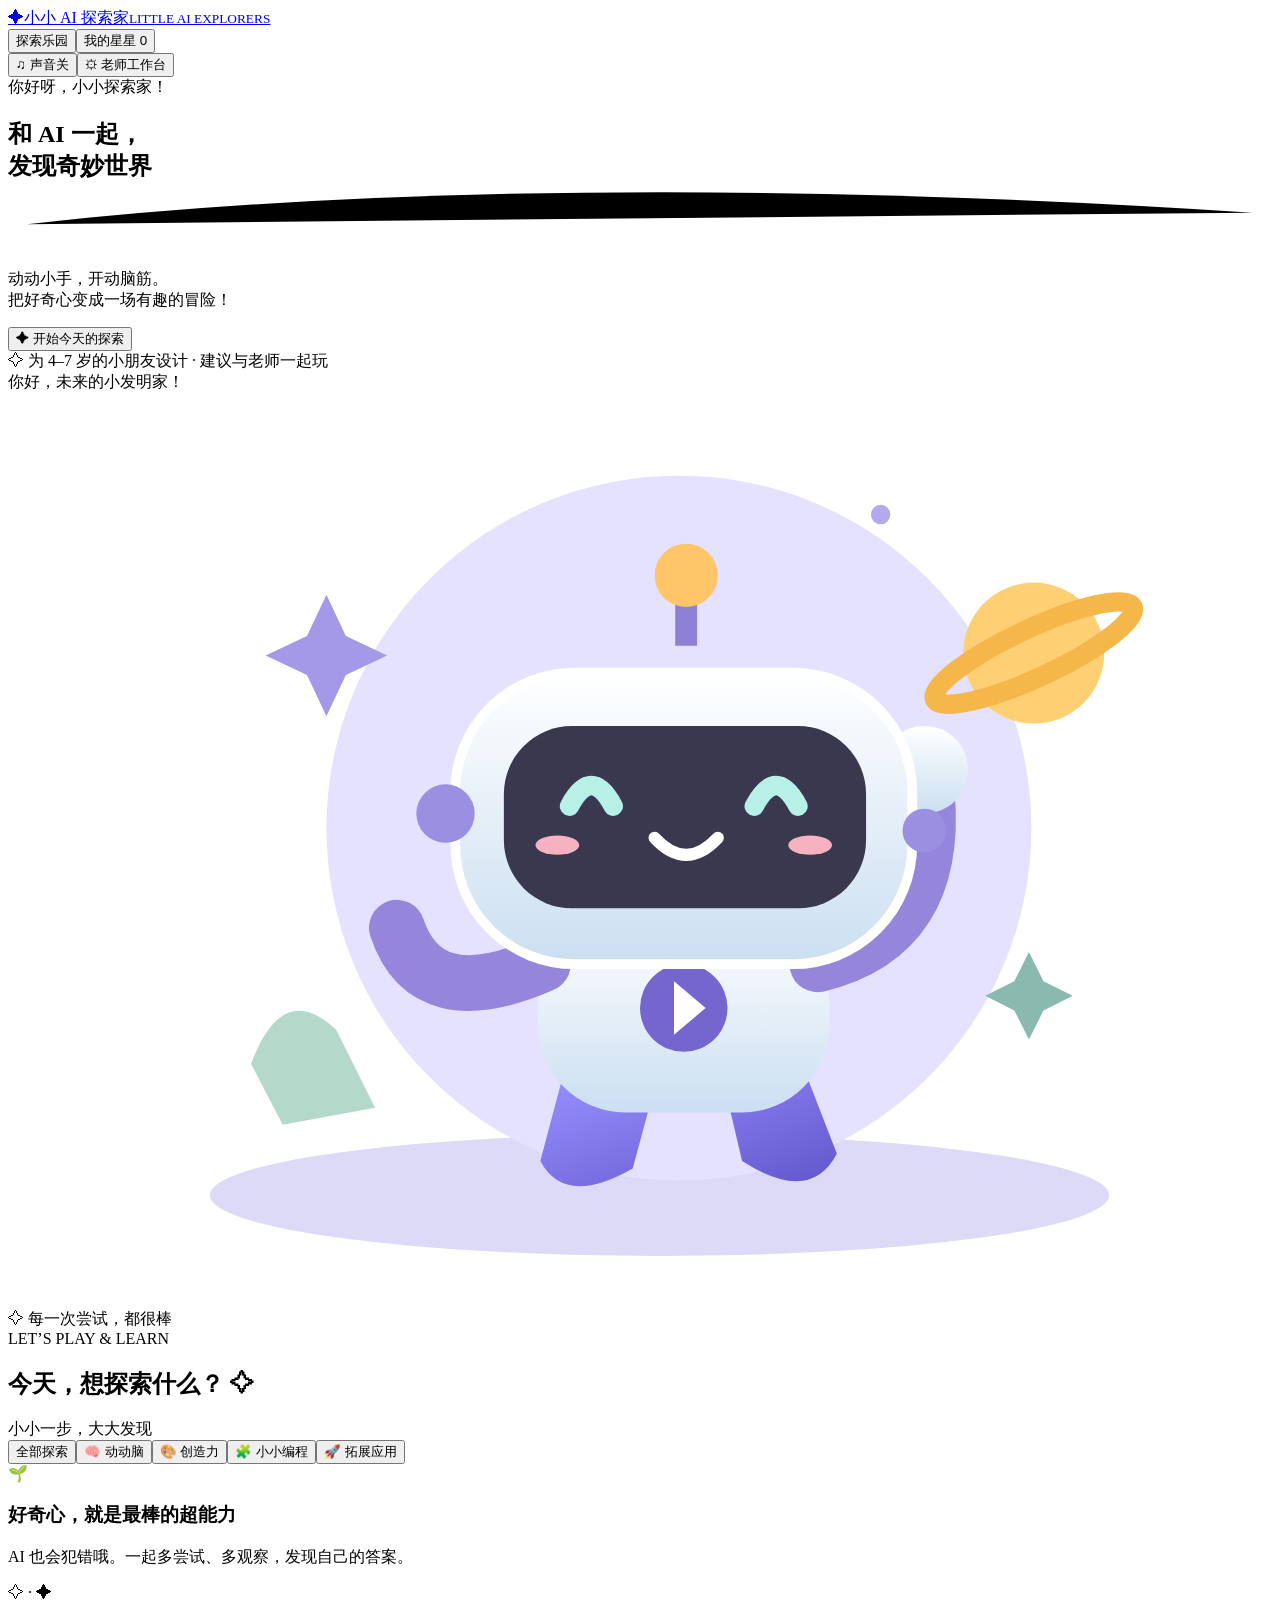
==== index.html @ 7d1d336d "Publish learning playground: index.html" ====
<!doctype html>
<html lang="zh-CN"><head><meta charset="UTF-8"><meta name="viewport" content="width=device-width,initial-scale=1"><title>小小 AI 探索家 · 互动乐园</title><meta name="description" content="在游戏里认识人工智能。适合亲子、幼儿园与课堂的互动探索空间。"><link rel="stylesheet" href="style.css"></head>
<body><header><a class="brand" href="#" aria-label="回到探索乐园"><span class="brand-icon">✦</span><span>小小 AI 探索家<small>LITTLE AI EXPLORERS</small></span></a><nav aria-label="主导航"><button class="nav active" id="home">探索乐园</button><button class="nav" id="collection">我的星星 <span id="star-nav">0</span></button></nav><div class="header-right"><button id="sound" class="quiet" aria-pressed="false">♫ 声音关</button><button id="teacher" class="teacher">⚙ 老师工作台</button></div></header>
<main><section class="hero"><div class="hero-copy"><span class="eyebrow"><i></i> 你好呀，小小探索家！</span><h1>和 AI 一起，<br>发现<span>奇妙世界<svg viewBox="0 0 330 16" aria-hidden="true"><path d="M5 11 Q140 -4 325 8"/></svg></span></h1><p>动动小手，开动脑筋。<br>把好奇心变成一场有趣的冒险！</p><button class="primary" id="start">✦ 开始今天的探索</button><div class="hero-note"><span>✧</span> 为 4–7 岁的小朋友设计 · 建议与老师一起玩</div></div><div class="hero-art" aria-label="可爱的小机器人在星球上向你招手" role="img"><span class="float-bubble bubble-a">你好，未来的小发明家！</span><svg viewBox="0 0 520 375" aria-hidden="true"><defs><linearGradient id="b" x2="0" y2="1"><stop stop-color="#fff"/><stop offset="1" stop-color="#cbdff1"/></linearGradient><linearGradient id="p" x2="1" y2="1"><stop stop-color="#9890ff"/><stop offset="1" stop-color="#6155cb"/></linearGradient></defs><ellipse cx="268" cy="330" rx="185" ry="25" fill="#dcdaf6"/><circle cx="276" cy="179" r="145" fill="#e4e2ff"/><circle cx="422" cy="107" r="29" fill="#ffcf73"/><ellipse cx="422" cy="107" rx="45" ry="10" fill="none" stroke="#f5b64a" stroke-width="8" transform="rotate(-25 422 107)"/><path d="M123 100l8-17 8 17 17 8-17 8-8 17-8-17-17-8z" fill="#a399e6"/><path d="M414 242l6-12 6 12 12 6-12 6-6 12-6-12-12-6z" fill="#8ab9b0"/><path d="M228 282l-9 34q10 19 38 3l10-37m27 0 8 34q28 18 39-3l-12-31" fill="url(#p)"/><rect x="218" y="216" width="120" height="80" rx="36" fill="url(#b)"/><circle cx="278" cy="253" r="18" fill="#7565ce"/><path d="M274 242l13 11-13 11z" fill="white"/><path d="M220 235q-48 21-60-15" fill="none" stroke="#9586dc" stroke-width="23" stroke-linecap="round"/><path d="M333 235q50-12 45-70" fill="none" stroke="#9586dc" stroke-width="23" stroke-linecap="round"/><circle cx="377" cy="155" r="18" fill="url(#b)"/><path d="M279 104V83" stroke="#8e80d5" stroke-width="9"/><circle cx="279" cy="75" r="13" fill="#ffc566"/><rect x="184" y="115" width="188" height="120" rx="49" fill="url(#b)" stroke="#fff" stroke-width="4"/><rect x="204" y="137" width="149" height="75" rx="28" fill="#39384f"/><path d="M231 170q9-17 18 0m58 0q9-17 18 0" fill="none" stroke="#b6f0e7" stroke-width="8" stroke-linecap="round"/><path d="M266 183q13 14 26 0" fill="none" stroke="#fff" stroke-width="5" stroke-linecap="round"/><ellipse cx="226" cy="186" rx="9" ry="4" fill="#f6b2c0"/><ellipse cx="330" cy="186" rx="9" ry="4" fill="#f6b2c0"/><circle cx="180" cy="173" r="12" fill="#9b8fe1"/><circle cx="377" cy="180" r="9" fill="#9b8fe1"/><path d="M100 276q13-35 35-14l16 32-38 7z" fill="#b4d8ca"/><circle cx="154" cy="62" r="5" fill="#fff"/><circle cx="359" cy="50" r="4" fill="#b4a9ed"/></svg><span class="float-bubble bubble-b">✧ 每一次尝试，都很棒</span></div></section>
<section class="explore" id="activities"><div class="section-head"><div><span class="section-kicker">LET’S PLAY & LEARN</span><h2>今天，想探索什么？ <span>✧</span></h2></div><span class="step-note">小小一步，大大发现</span></div><div class="filters" role="group" aria-label="活动分类"><button class="selected" data-filter="all">全部探索</button><button data-filter="think">🧠 动动脑</button><button data-filter="create">🎨 创造力</button><button data-filter="code">🧩 小小编程</button><button data-filter="custom">🚀 拓展应用</button></div><div id="cards" class="cards"></div></section>
<section class="bottom-strip"><span class="strip-icon">🌱</span><div><h3>好奇心，就是最棒的超能力</h3><p>AI 也会犯错哦。一起多尝试、多观察，发现自己的答案。</p></div><span class="strip-stars">✧ · ✦</span></section><footer><span>✦ 小小 AI 探索家</span><span>让每一份好奇，都有回响。</span><span>在陪伴中探索，在快乐中成长</span></footer></main>
<dialog id="modal"><div class="dialog-top"><span id="modal-label">探索时间</span><button class="close" aria-label="关闭窗口">×</button></div><div id="modal-content"></div></dialog><div id="toast" role="status"></div><script src="app.js"></script></body></html>
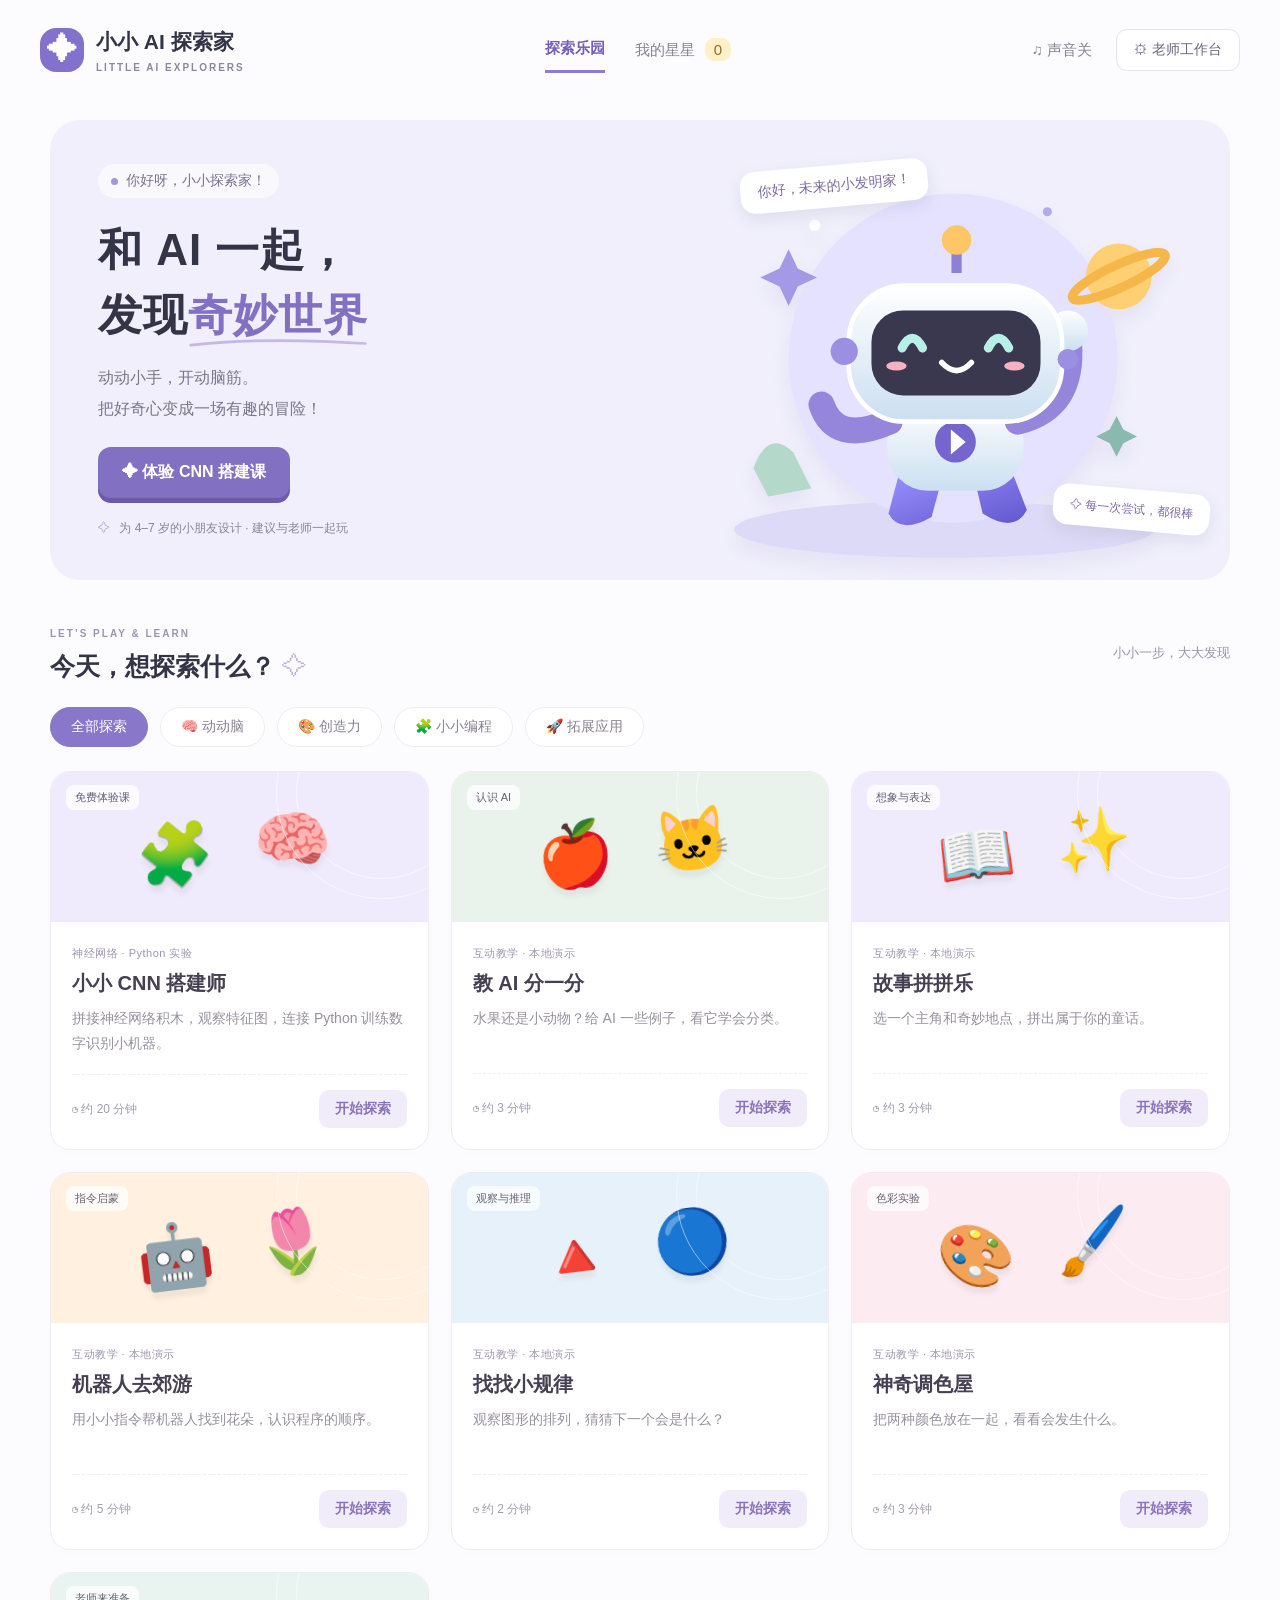
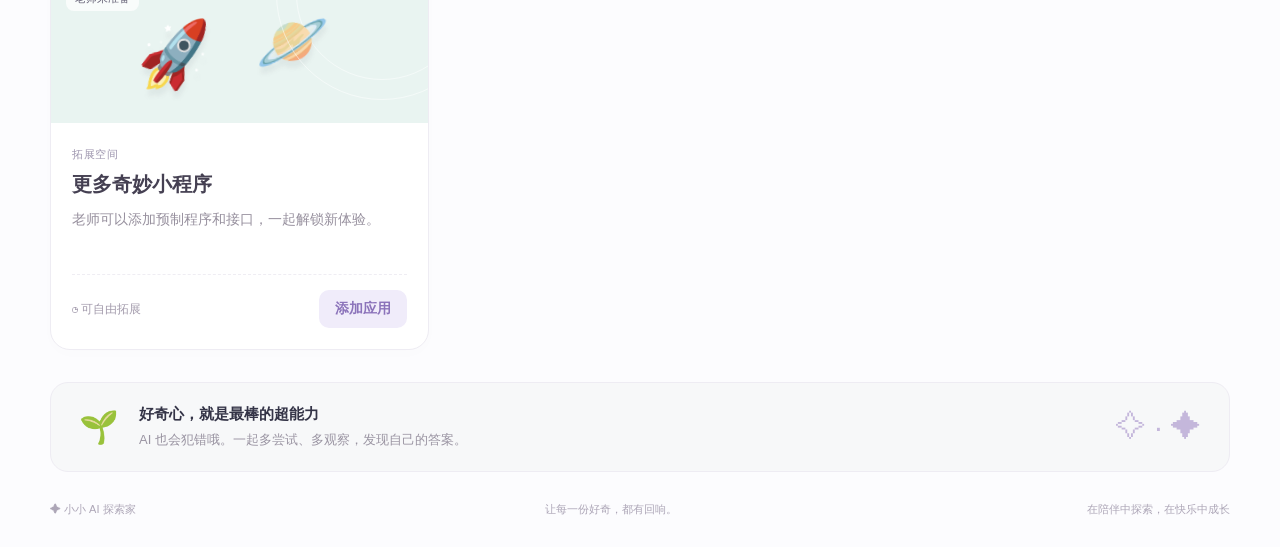
==== commit 0d221bbd: "Add interactive CNN trial lesson and Python training backend" ====
--- a/index.html
+++ b/index.html
@@ -1,7 +1,7 @@
 <!doctype html>
 <html lang="zh-CN"><head><meta charset="UTF-8"><meta name="viewport" content="width=device-width,initial-scale=1"><title>小小 AI 探索家 · 互动乐园</title><meta name="description" content="在游戏里认识人工智能。适合亲子、幼儿园与课堂的互动探索空间。"><link rel="stylesheet" href="style.css"></head>
 <body><header><a class="brand" href="#" aria-label="回到探索乐园"><span class="brand-icon">✦</span><span>小小 AI 探索家<small>LITTLE AI EXPLORERS</small></span></a><nav aria-label="主导航"><button class="nav active" id="home">探索乐园</button><button class="nav" id="collection">我的星星 <span id="star-nav">0</span></button></nav><div class="header-right"><button id="sound" class="quiet" aria-pressed="false">♫ 声音关</button><button id="teacher" class="teacher">⚙ 老师工作台</button></div></header>
-<main><section class="hero"><div class="hero-copy"><span class="eyebrow"><i></i> 你好呀，小小探索家！</span><h1>和 AI 一起，<br>发现<span>奇妙世界<svg viewBox="0 0 330 16" aria-hidden="true"><path d="M5 11 Q140 -4 325 8"/></svg></span></h1><p>动动小手，开动脑筋。<br>把好奇心变成一场有趣的冒险！</p><button class="primary" id="start">✦ 开始今天的探索</button><div class="hero-note"><span>✧</span> 为 4–7 岁的小朋友设计 · 建议与老师一起玩</div></div><div class="hero-art" aria-label="可爱的小机器人在星球上向你招手" role="img"><span class="float-bubble bubble-a">你好，未来的小发明家！</span><svg viewBox="0 0 520 375" aria-hidden="true"><defs><linearGradient id="b" x2="0" y2="1"><stop stop-color="#fff"/><stop offset="1" stop-color="#cbdff1"/></linearGradient><linearGradient id="p" x2="1" y2="1"><stop stop-color="#9890ff"/><stop offset="1" stop-color="#6155cb"/></linearGradient></defs><ellipse cx="268" cy="330" rx="185" ry="25" fill="#dcdaf6"/><circle cx="276" cy="179" r="145" fill="#e4e2ff"/><circle cx="422" cy="107" r="29" fill="#ffcf73"/><ellipse cx="422" cy="107" rx="45" ry="10" fill="none" stroke="#f5b64a" stroke-width="8" transform="rotate(-25 422 107)"/><path d="M123 100l8-17 8 17 17 8-17 8-8 17-8-17-17-8z" fill="#a399e6"/><path d="M414 242l6-12 6 12 12 6-12 6-6 12-6-12-12-6z" fill="#8ab9b0"/><path d="M228 282l-9 34q10 19 38 3l10-37m27 0 8 34q28 18 39-3l-12-31" fill="url(#p)"/><rect x="218" y="216" width="120" height="80" rx="36" fill="url(#b)"/><circle cx="278" cy="253" r="18" fill="#7565ce"/><path d="M274 242l13 11-13 11z" fill="white"/><path d="M220 235q-48 21-60-15" fill="none" stroke="#9586dc" stroke-width="23" stroke-linecap="round"/><path d="M333 235q50-12 45-70" fill="none" stroke="#9586dc" stroke-width="23" stroke-linecap="round"/><circle cx="377" cy="155" r="18" fill="url(#b)"/><path d="M279 104V83" stroke="#8e80d5" stroke-width="9"/><circle cx="279" cy="75" r="13" fill="#ffc566"/><rect x="184" y="115" width="188" height="120" rx="49" fill="url(#b)" stroke="#fff" stroke-width="4"/><rect x="204" y="137" width="149" height="75" rx="28" fill="#39384f"/><path d="M231 170q9-17 18 0m58 0q9-17 18 0" fill="none" stroke="#b6f0e7" stroke-width="8" stroke-linecap="round"/><path d="M266 183q13 14 26 0" fill="none" stroke="#fff" stroke-width="5" stroke-linecap="round"/><ellipse cx="226" cy="186" rx="9" ry="4" fill="#f6b2c0"/><ellipse cx="330" cy="186" rx="9" ry="4" fill="#f6b2c0"/><circle cx="180" cy="173" r="12" fill="#9b8fe1"/><circle cx="377" cy="180" r="9" fill="#9b8fe1"/><path d="M100 276q13-35 35-14l16 32-38 7z" fill="#b4d8ca"/><circle cx="154" cy="62" r="5" fill="#fff"/><circle cx="359" cy="50" r="4" fill="#b4a9ed"/></svg><span class="float-bubble bubble-b">✧ 每一次尝试，都很棒</span></div></section>
+<main><section class="hero"><div class="hero-copy"><span class="eyebrow"><i></i> 你好呀，小小探索家！</span><h1>和 AI 一起，<br>发现<span>奇妙世界<svg viewBox="0 0 330 16" aria-hidden="true"><path d="M5 11 Q140 -4 325 8"/></svg></span></h1><p>动动小手，开动脑筋。<br>把好奇心变成一场有趣的冒险！</p><button class="primary" id="start">✦ 体验 CNN 搭建课</button><div class="hero-note"><span>✧</span> 为 4–7 岁的小朋友设计 · 建议与老师一起玩</div></div><div class="hero-art" aria-label="可爱的小机器人在星球上向你招手" role="img"><span class="float-bubble bubble-a">你好，未来的小发明家！</span><svg viewBox="0 0 520 375" aria-hidden="true"><defs><linearGradient id="b" x2="0" y2="1"><stop stop-color="#fff"/><stop offset="1" stop-color="#cbdff1"/></linearGradient><linearGradient id="p" x2="1" y2="1"><stop stop-color="#9890ff"/><stop offset="1" stop-color="#6155cb"/></linearGradient></defs><ellipse cx="268" cy="330" rx="185" ry="25" fill="#dcdaf6"/><circle cx="276" cy="179" r="145" fill="#e4e2ff"/><circle cx="422" cy="107" r="29" fill="#ffcf73"/><ellipse cx="422" cy="107" rx="45" ry="10" fill="none" stroke="#f5b64a" stroke-width="8" transform="rotate(-25 422 107)"/><path d="M123 100l8-17 8 17 17 8-17 8-8 17-8-17-17-8z" fill="#a399e6"/><path d="M414 242l6-12 6 12 12 6-12 6-6 12-6-12-12-6z" fill="#8ab9b0"/><path d="M228 282l-9 34q10 19 38 3l10-37m27 0 8 34q28 18 39-3l-12-31" fill="url(#p)"/><rect x="218" y="216" width="120" height="80" rx="36" fill="url(#b)"/><circle cx="278" cy="253" r="18" fill="#7565ce"/><path d="M274 242l13 11-13 11z" fill="white"/><path d="M220 235q-48 21-60-15" fill="none" stroke="#9586dc" stroke-width="23" stroke-linecap="round"/><path d="M333 235q50-12 45-70" fill="none" stroke="#9586dc" stroke-width="23" stroke-linecap="round"/><circle cx="377" cy="155" r="18" fill="url(#b)"/><path d="M279 104V83" stroke="#8e80d5" stroke-width="9"/><circle cx="279" cy="75" r="13" fill="#ffc566"/><rect x="184" y="115" width="188" height="120" rx="49" fill="url(#b)" stroke="#fff" stroke-width="4"/><rect x="204" y="137" width="149" height="75" rx="28" fill="#39384f"/><path d="M231 170q9-17 18 0m58 0q9-17 18 0" fill="none" stroke="#b6f0e7" stroke-width="8" stroke-linecap="round"/><path d="M266 183q13 14 26 0" fill="none" stroke="#fff" stroke-width="5" stroke-linecap="round"/><ellipse cx="226" cy="186" rx="9" ry="4" fill="#f6b2c0"/><ellipse cx="330" cy="186" rx="9" ry="4" fill="#f6b2c0"/><circle cx="180" cy="173" r="12" fill="#9b8fe1"/><circle cx="377" cy="180" r="9" fill="#9b8fe1"/><path d="M100 276q13-35 35-14l16 32-38 7z" fill="#b4d8ca"/><circle cx="154" cy="62" r="5" fill="#fff"/><circle cx="359" cy="50" r="4" fill="#b4a9ed"/></svg><span class="float-bubble bubble-b">✧ 每一次尝试，都很棒</span></div></section>
 <section class="explore" id="activities"><div class="section-head"><div><span class="section-kicker">LET’S PLAY & LEARN</span><h2>今天，想探索什么？ <span>✧</span></h2></div><span class="step-note">小小一步，大大发现</span></div><div class="filters" role="group" aria-label="活动分类"><button class="selected" data-filter="all">全部探索</button><button data-filter="think">🧠 动动脑</button><button data-filter="create">🎨 创造力</button><button data-filter="code">🧩 小小编程</button><button data-filter="custom">🚀 拓展应用</button></div><div id="cards" class="cards"></div></section>
 <section class="bottom-strip"><span class="strip-icon">🌱</span><div><h3>好奇心，就是最棒的超能力</h3><p>AI 也会犯错哦。一起多尝试、多观察，发现自己的答案。</p></div><span class="strip-stars">✧ · ✦</span></section><footer><span>✦ 小小 AI 探索家</span><span>让每一份好奇，都有回响。</span><span>在陪伴中探索，在快乐中成长</span></footer></main>
 <dialog id="modal"><div class="dialog-top"><span id="modal-label">探索时间</span><button class="close" aria-label="关闭窗口">×</button></div><div id="modal-content"></div></dialog><div id="toast" role="status"></div><script src="app.js"></script></body></html>
--- a/style.css
+++ b/style.css
@@ -0,0 +1,3 @@
+*{box-sizing:border-box}html{scroll-behavior:smooth}body{margin:0;background:#fcfcfe;color:#343447;font-family:"Microsoft YaHei","PingFang SC",sans-serif;font-size:16px}button,input,select,textarea{font:inherit}button,a{-webkit-tap-highlight-color:transparent}button{cursor:pointer;transition:transform .18s,background .18s}button:hover{transform:translateY(-2px)}button:disabled{cursor:default;opacity:.55;transform:none}button:focus-visible,a:focus-visible{outline:3px solid #6150be;outline-offset:4px}header{height:100px;max-width:1320px;margin:auto;display:flex;align-items:center;justify-content:space-between;padding:0 40px;gap:20px}.brand{display:flex;gap:12px;align-items:center;text-decoration:none;color:#343447;font-size:21px;font-weight:800}.brand small{display:block;font-size:10px;letter-spacing:2px;margin-top:6px;color:#8b879f}.brand-icon{background:#8272cc;color:white;width:44px;height:44px;border-radius:16px;display:grid;place-items:center;font-size:30px}nav{display:flex;gap:30px}.nav,.quiet{background:none;border:0;color:#858291;padding:12px 0;font-size:15px}.nav.active{color:#7560b9;font-weight:bold;border-bottom:3px solid #8f7bd1}.nav span{background:#fff0c9;padding:3px 9px;border-radius:9px;margin-left:5px;color:#946b19}.header-right{display:flex;align-items:center;gap:24px}.teacher{border:1px solid #e6e3ee;background:white;padding:11px 17px;border-radius:11px;color:#6b657e;font-size:14px}main{max-width:1240px;margin:auto;padding:20px 30px}.hero{background:#f0effb;border-radius:30px;display:grid;grid-template-columns:1fr 1fr;min-height:420px;overflow:hidden;position:relative}.hero-copy{padding:44px 0 35px 48px;z-index:1}.eyebrow{font-size:14px;color:#79708e;background:#ffffffa6;padding:8px 13px;border-radius:20px;display:inline-flex;align-items:center;gap:8px}.eyebrow i{width:7px;height:7px;background:#a19ad9;border-radius:50%}h1{font-size:44px;line-height:1.48;margin:19px 0 14px;letter-spacing:1px}h1 span{color:#8270c2;position:relative;display:inline-block}h1 svg{position:absolute;bottom:-4px;left:0;width:100%;height:15px;fill:none;stroke:#c6b6e9;stroke-width:5;stroke-linecap:round}.hero p{font-size:16px;line-height:1.9;color:#7a768c;margin-bottom:23px}.primary{border:0;background:#8270c2;color:white;padding:15px 24px;border-radius:13px;font-weight:bold;box-shadow:0 5px 0 #6c5ba7}.hero-note{font-size:12px;color:#8a849b;margin-top:22px}.hero-note span{color:#a798cf;margin-right:6px}.hero-art{position:relative;display:flex;align-items:center;padding-top:35px}.hero-art svg{width:100%;filter:drop-shadow(0 10px 9px #aea3d529)}.float-bubble{position:absolute;z-index:2;background:#fff;padding:12px 17px;border-radius:15px;box-shadow:0 6px 15px #706b9820;font-size:14px;color:#7d6a9f;transform:rotate(-5deg)}.bubble-a{top:45px;left:17%}.bubble-b{bottom:50px;right:20px;transform:rotate(5deg);font-size:12px}.section-head{display:flex;justify-content:space-between;align-items:center;margin-top:43px}.section-kicker{font-size:10px;color:#9b94b1;letter-spacing:2px;font-weight:bold}h2{font-size:25px;margin:9px 0 0}h2 span{color:#beafd9;font-weight:normal}.step-note{font-size:13px;color:#9993a7}.filters{display:flex;gap:12px;margin:24px 0}.filters button{background:white;border:1px solid #eeecf3;border-radius:22px;padding:10px 20px;color:#898292;font-size:14px}.filters .selected{background:#8977c9;color:white;border-color:#8977c9}.cards{display:grid;grid-template-columns:repeat(3,1fr);gap:22px}.card{border:1px solid #eeecf3;border-radius:20px;background:white;overflow:hidden;box-shadow:0 4px 15px #35344703}.card-art{height:150px;display:flex;align-items:center;justify-content:center;position:relative;overflow:hidden}.card-art:before,.card-art:after{content:"";position:absolute;border:1px solid #ffffff80;border-radius:50%;width:170px;height:170px;right:-40px;top:-65px}.card-art:after{width:210px;height:210px;right:-60px;top:-85px}.art1{background:#e9f3eb}.art2{background:#f0ebfc}.art3{background:#fff0df}.art4{background:#e6f1fa}.art5{background:#fcebf0}.art6{background:#e9f4f1}.art-emoji{font-size:62px;letter-spacing:12px;filter:drop-shadow(0 7px 2px #45425b12);transform:rotate(-7deg)}.card-tag{position:absolute;top:13px;left:15px;border-radius:8px;background:#ffffffbd;padding:5px 9px;font-size:11px;color:#656176}.card-body{padding:21px}.card-meta{font-size:11px;color:#9d95ae;letter-spacing:.5px}.card h3{font-size:20px;margin:9px 0;color:#454052}.card p{font-size:14px;line-height:1.75;color:#97909e;margin:0 0 19px;min-height:48px}.card-bottom{border-top:1px dashed #efedf3;padding-top:15px;display:flex;justify-content:space-between;align-items:center}.card-bottom span{font-size:12px;color:#a39bac}.play{border:0;border-radius:10px;padding:10px 16px;background:#f0ecfa;color:#8b73ba;font-size:14px;font-weight:bold}.bottom-strip{margin-top:32px;border:1px solid #eeecf3;border-radius:18px;padding:22px 28px;display:flex;gap:20px;align-items:center;background:#f7f8f9}.strip-icon{font-size:32px}.bottom-strip h3{font-size:15px;margin:0 0 7px}.bottom-strip p{font-size:13px;color:#9a94a2;margin:0}.strip-stars{margin-left:auto;color:#c4b7db;font-size:30px}footer{display:flex;justify-content:space-between;padding:30px 0 10px;color:#ada6b7;font-size:11px}dialog{border:0;border-radius:24px;padding:24px;width:min(720px,94vw);max-height:90vh;color:#454052;box-shadow:0 20px 80px #28203c33}dialog::backdrop{background:#2d254966;backdrop-filter:blur(4px)}.dialog-top{display:flex;justify-content:space-between;align-items:center;color:#93849f;font-size:14px}.close{font-size:28px;border:0;background:#f4f1f8;border-radius:50%;width:38px;height:38px;color:#796e88}.game-title{text-align:center;font-size:28px;margin:10px 0}.intro{text-align:center;line-height:1.8;color:#8e8199}.game-zone{text-align:center;background:#f7f5fc;border-radius:18px;padding:25px;margin:20px 0}.big-item{font-size:80px;margin:20px}.choices{display:flex;flex-wrap:wrap;justify-content:center;gap:12px}.choices button,.secondary{border:1px solid #e2dced;background:white;border-radius:12px;padding:14px 20px;color:#75618e;min-height:48px}.feedback{min-height:30px;text-align:center;color:#6c568a;margin:18px 0;line-height:1.8}.maze{display:grid;grid-template-columns:repeat(4,1fr);gap:7px;max-width:300px;margin:20px auto}.cell{aspect-ratio:1;border-radius:12px;background:#eae3f6;display:grid;place-items:center;font-size:32px}.cell.wall{background:#d1dfd3}.sequence{min-height:55px;border:2px dashed #ddd2ec;border-radius:12px;padding:12px;margin:18px 0;word-break:break-all}.teacher-form label{display:block;margin:15px 0 7px;font-size:14px}.teacher-form input,.teacher-form select,.teacher-form textarea{width:100%;border:1px solid #dcd5e7;border-radius:10px;padding:12px;background:white;color:#454052}.teacher-form textarea{min-height:90px}.teacher-form small{display:block;color:#95879e;line-height:1.7;margin:10px 0}.entry{display:flex;align-items:center;justify-content:space-between;padding:12px;background:#f5f1fa;border-radius:12px;margin:10px 0}.entry button{border:0;background:white;border-radius:8px;padding:8px;color:#947193}.story{font-size:20px;line-height:2;text-align:left}.star-display{font-size:58px;color:#e5b74f;text-align:center;padding:25px}#toast{position:fixed;left:50%;bottom:30px;transform:translateX(-50%);background:#615078;color:white;border-radius:15px;padding:14px 24px;display:none;z-index:5}pre{white-space:pre-wrap;word-break:break-word;text-align:left;font:14px/1.8 monospace}a.secondary{display:inline-block;text-decoration:none}.empty{text-align:center;grid-column:1/-1;padding:35px;color:#8c7c9b}button.tiny{padding:8px;font-size:14px}@media(min-width:1500px){main{padding-top:30px}}@media(max-width:850px){header{padding:0 22px;height:85px}nav{gap:15px}.header-right{gap:10px}.quiet{display:none}.brand{font-size:17px}.hero-copy{padding-left:28px}h1{font-size:34px}.hero{min-height:390px}.hero-art{padding:0}.bubble-a{top:65px;font-size:11px}.bubble-b{bottom:60px;font-size:10px}.cards{gap:15px}.card-body{padding:16px}.card h3{font-size:18px}.card-art{height:135px}.art-emoji{font-size:48px}}@media(max-width:620px){header{height:auto;padding:20px;flex-wrap:wrap}.brand{font-size:17px}.brand small{font-size:8px}nav{order:3;width:100%;justify-content:center}main{padding:5px 16px}.teacher{font-size:12px;padding:10px}.hero{grid-template-columns:1fr}.hero-copy{padding:26px 26px 0}h1{font-size:36px}.hero-art{height:260px}.hero-art svg{height:280px}.bubble-a{top:5px;left:8%}.bubble-b{bottom:25px;right:5%}.hero p br{display:none}.hero-note{font-size:11px}.cards{grid-template-columns:1fr 1fr;gap:12px}.card-art{height:115px}.art-emoji{font-size:40px;letter-spacing:0}.card-body{padding:14px}.card h3{font-size:17px}.card p{font-size:12px;min-height:62px}.card-bottom{gap:8px}.card-bottom span{font-size:10px}.play{font-size:12px;padding:9px}.section-head{margin-top:28px}h2{font-size:22px}.step-note{display:none}.filters{gap:8px;overflow:auto;padding-bottom:4px}.filters button{white-space:nowrap;padding:10px 16px}.bottom-strip{padding:17px;gap:12px}.bottom-strip p{font-size:12px}.strip-stars{display:none}footer{gap:10px;flex-wrap:wrap}.card-meta{font-size:10px}}@media(prefers-reduced-motion:reduce){*{scroll-behavior:auto!important;transition:none!important}}
+
+.cnn-modal{width:min(1320px,97vw);padding:16px;max-height:96vh}.cnn-frame{display:block;width:100%;height:76vh;border:1px solid #eee9f5;border-radius:15px;background:#f6f7fb}.cnn-toolbar{font-size:13px;color:#8a779c;line-height:1.8;margin:8px 0 12px}.cnn-toolbar a{color:#7760b4;margin-left:10px}
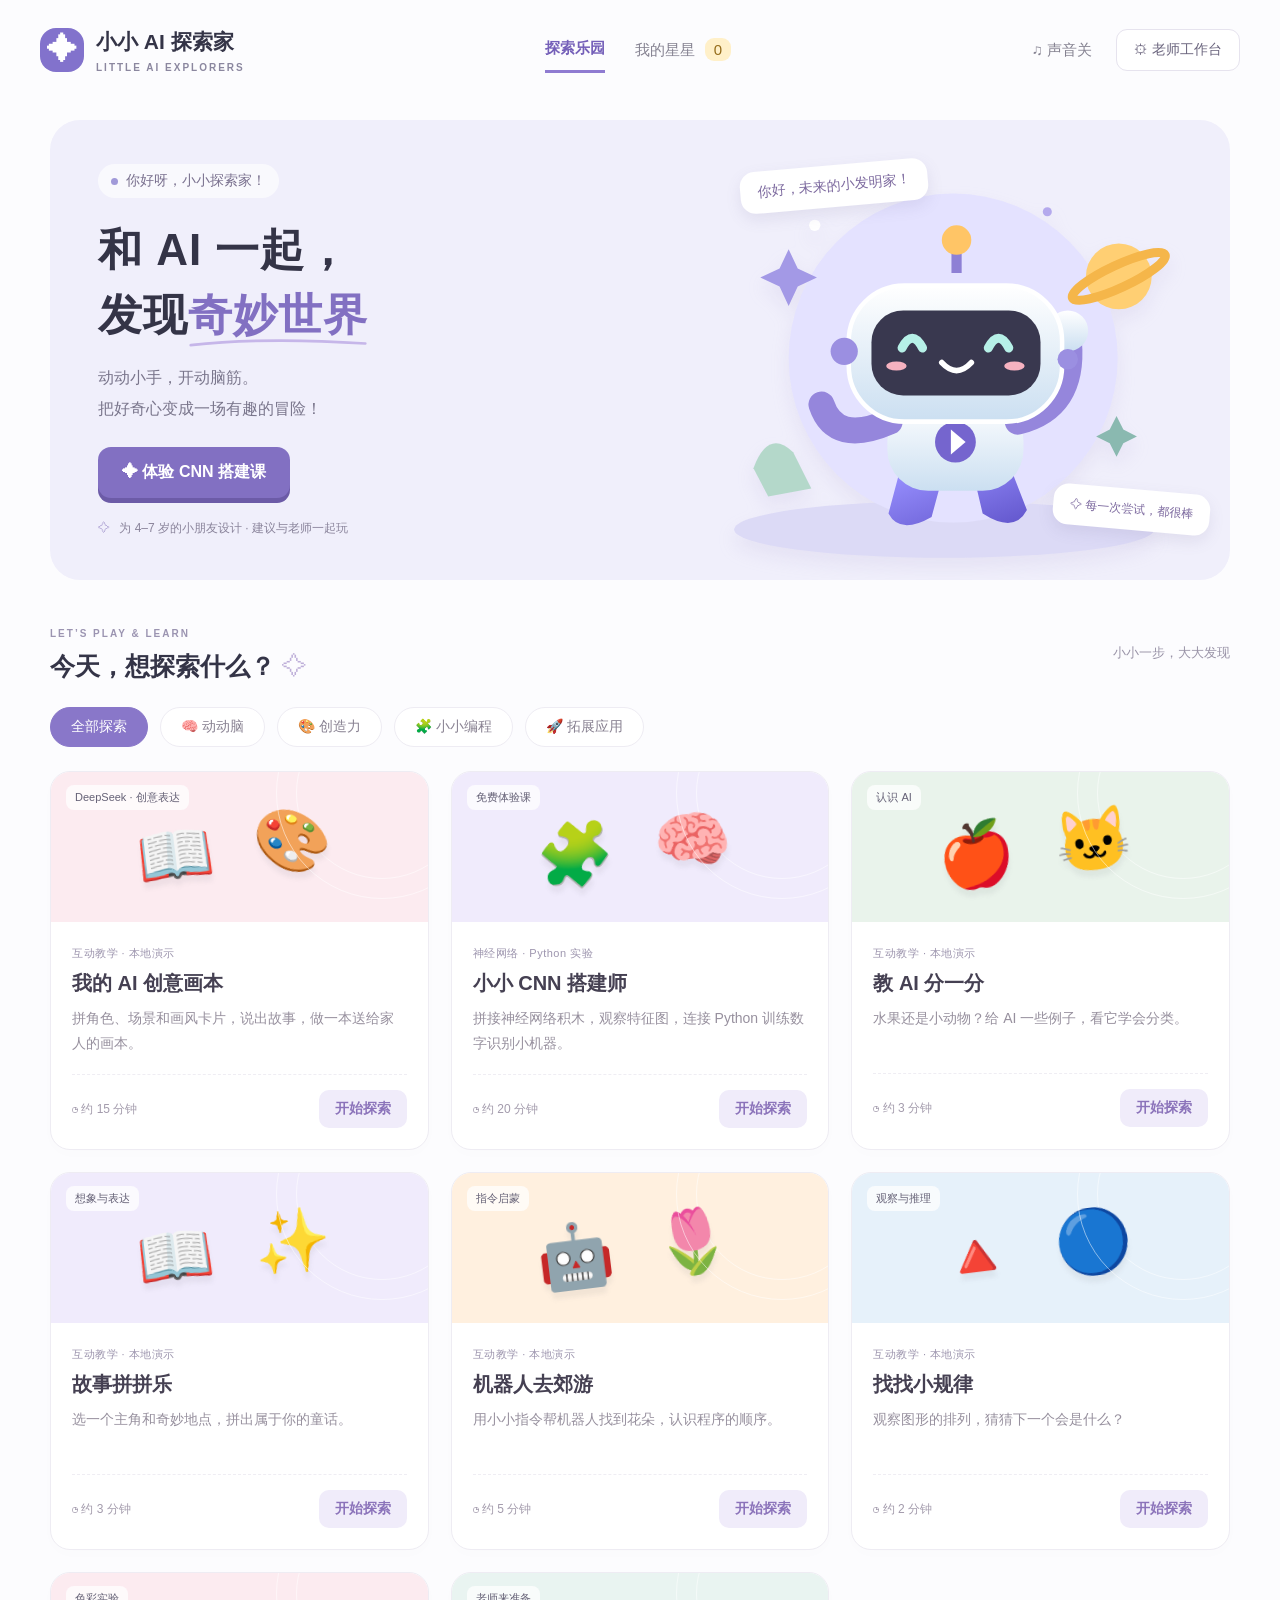
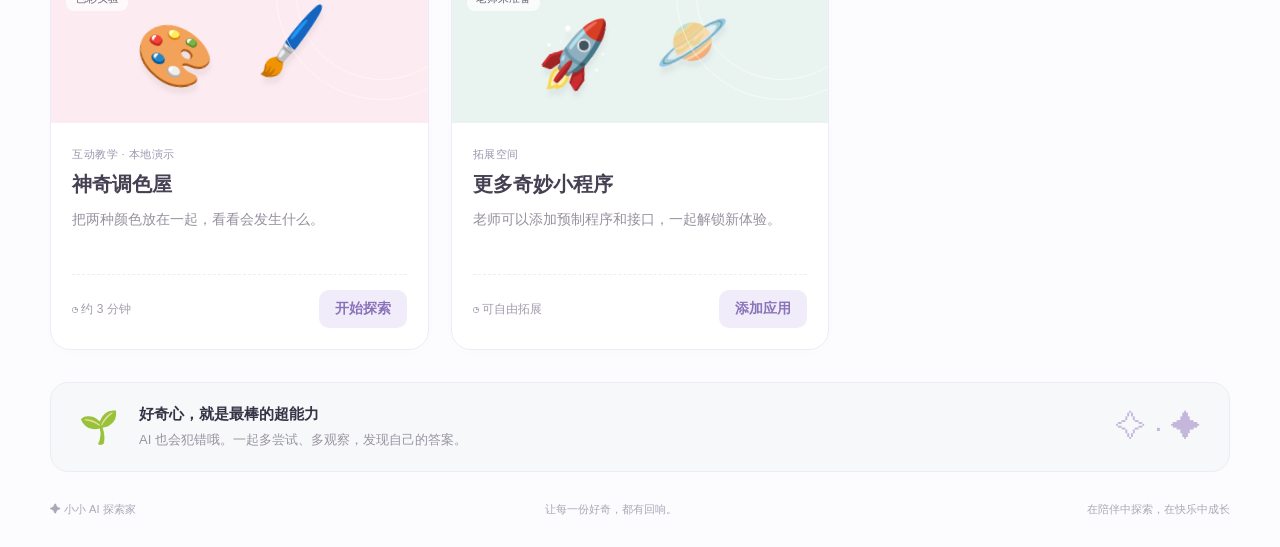
==== commit f9799387: "Add DeepSeek picture-book studio with creative cards, voice input and parent showcase" ====
--- a/index.html
+++ b/index.html
@@ -4,4 +4,4 @@
 <main><section class="hero"><div class="hero-copy"><span class="eyebrow"><i></i> 你好呀，小小探索家！</span><h1>和 AI 一起，<br>发现<span>奇妙世界<svg viewBox="0 0 330 16" aria-hidden="true"><path d="M5 11 Q140 -4 325 8"/></svg></span></h1><p>动动小手，开动脑筋。<br>把好奇心变成一场有趣的冒险！</p><button class="primary" id="start">✦ 体验 CNN 搭建课</button><div class="hero-note"><span>✧</span> 为 4–7 岁的小朋友设计 · 建议与老师一起玩</div></div><div class="hero-art" aria-label="可爱的小机器人在星球上向你招手" role="img"><span class="float-bubble bubble-a">你好，未来的小发明家！</span><svg viewBox="0 0 520 375" aria-hidden="true"><defs><linearGradient id="b" x2="0" y2="1"><stop stop-color="#fff"/><stop offset="1" stop-color="#cbdff1"/></linearGradient><linearGradient id="p" x2="1" y2="1"><stop stop-color="#9890ff"/><stop offset="1" stop-color="#6155cb"/></linearGradient></defs><ellipse cx="268" cy="330" rx="185" ry="25" fill="#dcdaf6"/><circle cx="276" cy="179" r="145" fill="#e4e2ff"/><circle cx="422" cy="107" r="29" fill="#ffcf73"/><ellipse cx="422" cy="107" rx="45" ry="10" fill="none" stroke="#f5b64a" stroke-width="8" transform="rotate(-25 422 107)"/><path d="M123 100l8-17 8 17 17 8-17 8-8 17-8-17-17-8z" fill="#a399e6"/><path d="M414 242l6-12 6 12 12 6-12 6-6 12-6-12-12-6z" fill="#8ab9b0"/><path d="M228 282l-9 34q10 19 38 3l10-37m27 0 8 34q28 18 39-3l-12-31" fill="url(#p)"/><rect x="218" y="216" width="120" height="80" rx="36" fill="url(#b)"/><circle cx="278" cy="253" r="18" fill="#7565ce"/><path d="M274 242l13 11-13 11z" fill="white"/><path d="M220 235q-48 21-60-15" fill="none" stroke="#9586dc" stroke-width="23" stroke-linecap="round"/><path d="M333 235q50-12 45-70" fill="none" stroke="#9586dc" stroke-width="23" stroke-linecap="round"/><circle cx="377" cy="155" r="18" fill="url(#b)"/><path d="M279 104V83" stroke="#8e80d5" stroke-width="9"/><circle cx="279" cy="75" r="13" fill="#ffc566"/><rect x="184" y="115" width="188" height="120" rx="49" fill="url(#b)" stroke="#fff" stroke-width="4"/><rect x="204" y="137" width="149" height="75" rx="28" fill="#39384f"/><path d="M231 170q9-17 18 0m58 0q9-17 18 0" fill="none" stroke="#b6f0e7" stroke-width="8" stroke-linecap="round"/><path d="M266 183q13 14 26 0" fill="none" stroke="#fff" stroke-width="5" stroke-linecap="round"/><ellipse cx="226" cy="186" rx="9" ry="4" fill="#f6b2c0"/><ellipse cx="330" cy="186" rx="9" ry="4" fill="#f6b2c0"/><circle cx="180" cy="173" r="12" fill="#9b8fe1"/><circle cx="377" cy="180" r="9" fill="#9b8fe1"/><path d="M100 276q13-35 35-14l16 32-38 7z" fill="#b4d8ca"/><circle cx="154" cy="62" r="5" fill="#fff"/><circle cx="359" cy="50" r="4" fill="#b4a9ed"/></svg><span class="float-bubble bubble-b">✧ 每一次尝试，都很棒</span></div></section>
 <section class="explore" id="activities"><div class="section-head"><div><span class="section-kicker">LET’S PLAY & LEARN</span><h2>今天，想探索什么？ <span>✧</span></h2></div><span class="step-note">小小一步，大大发现</span></div><div class="filters" role="group" aria-label="活动分类"><button class="selected" data-filter="all">全部探索</button><button data-filter="think">🧠 动动脑</button><button data-filter="create">🎨 创造力</button><button data-filter="code">🧩 小小编程</button><button data-filter="custom">🚀 拓展应用</button></div><div id="cards" class="cards"></div></section>
 <section class="bottom-strip"><span class="strip-icon">🌱</span><div><h3>好奇心，就是最棒的超能力</h3><p>AI 也会犯错哦。一起多尝试、多观察，发现自己的答案。</p></div><span class="strip-stars">✧ · ✦</span></section><footer><span>✦ 小小 AI 探索家</span><span>让每一份好奇，都有回响。</span><span>在陪伴中探索，在快乐中成长</span></footer></main>
-<dialog id="modal"><div class="dialog-top"><span id="modal-label">探索时间</span><button class="close" aria-label="关闭窗口">×</button></div><div id="modal-content"></div></dialog><div id="toast" role="status"></div><script src="app.js"></script></body></html>
+<dialog id="modal"><div class="dialog-top"><span id="modal-label">探索时间</span><button class="close" aria-label="关闭窗口">×</button></div><div id="modal-content"></div></dialog><div id="toast" role="status"></div><script src="app.js?v=picturebook1"></script></body></html>
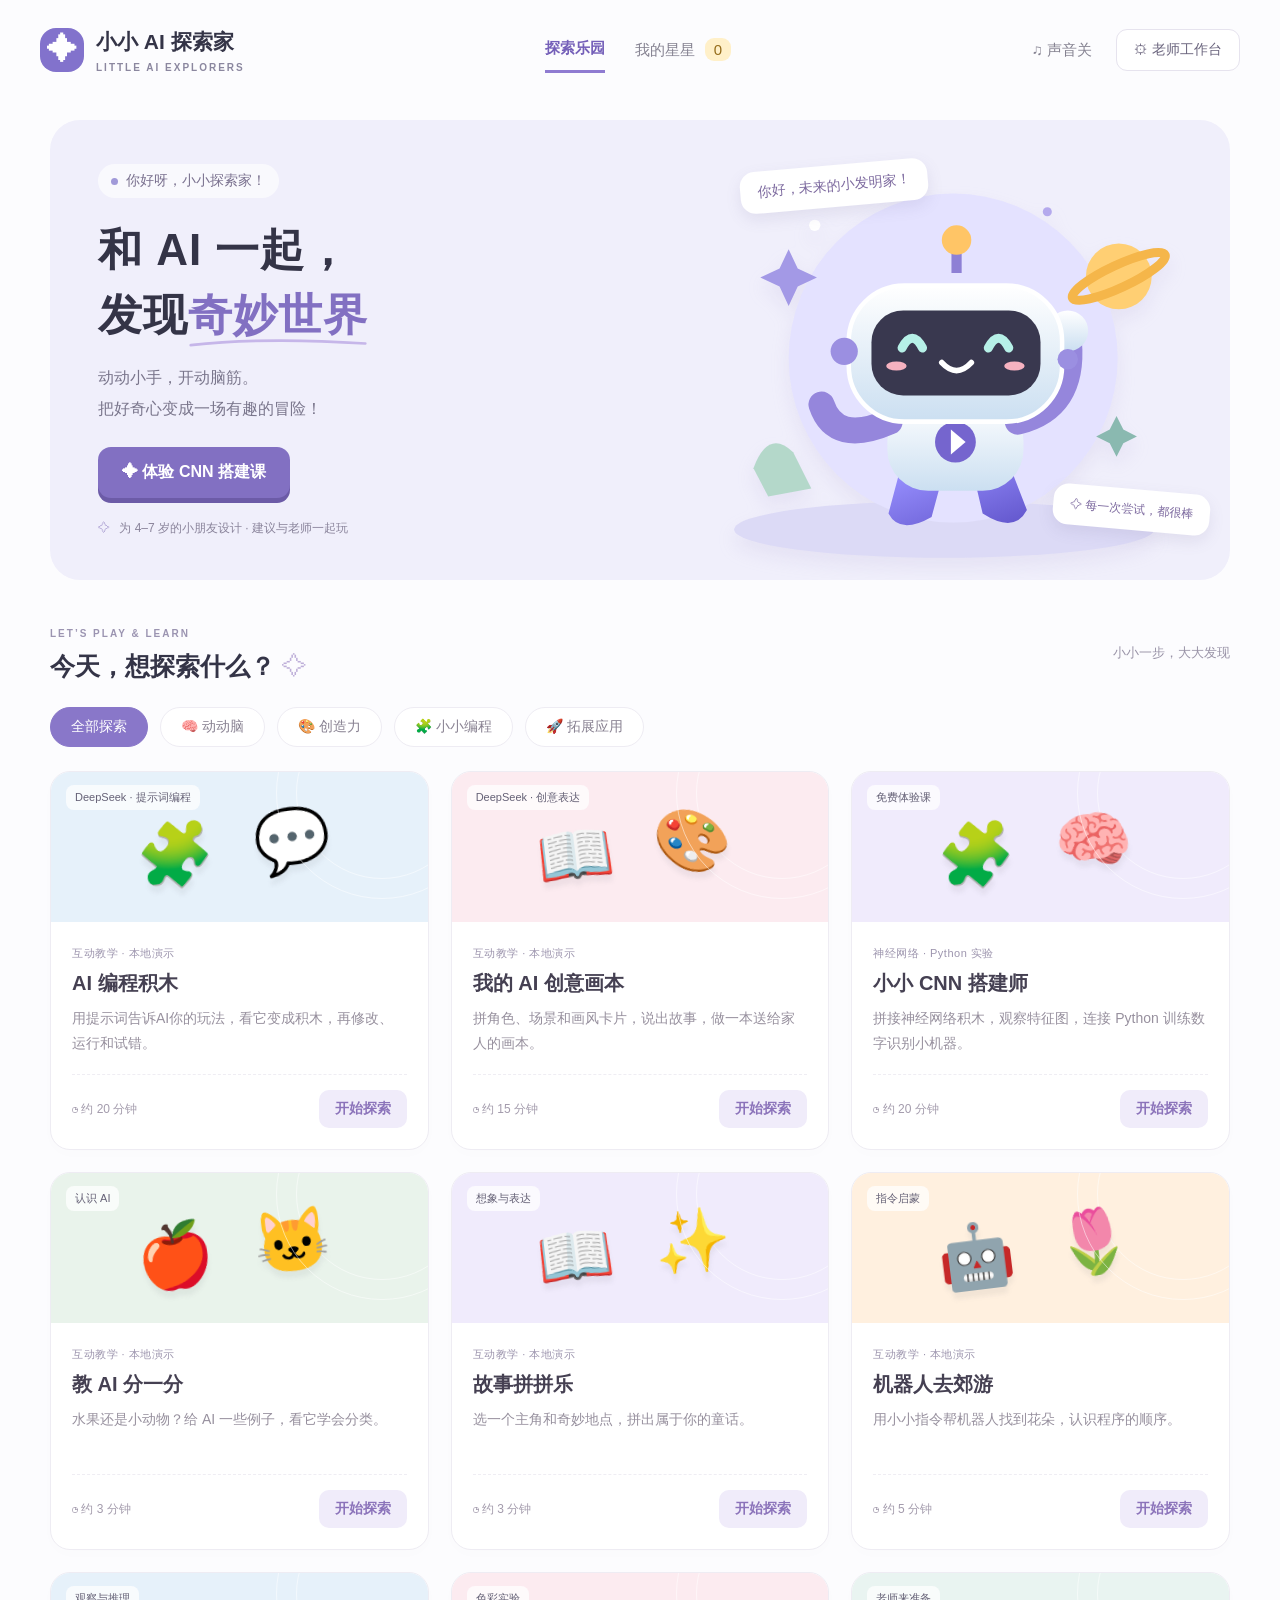
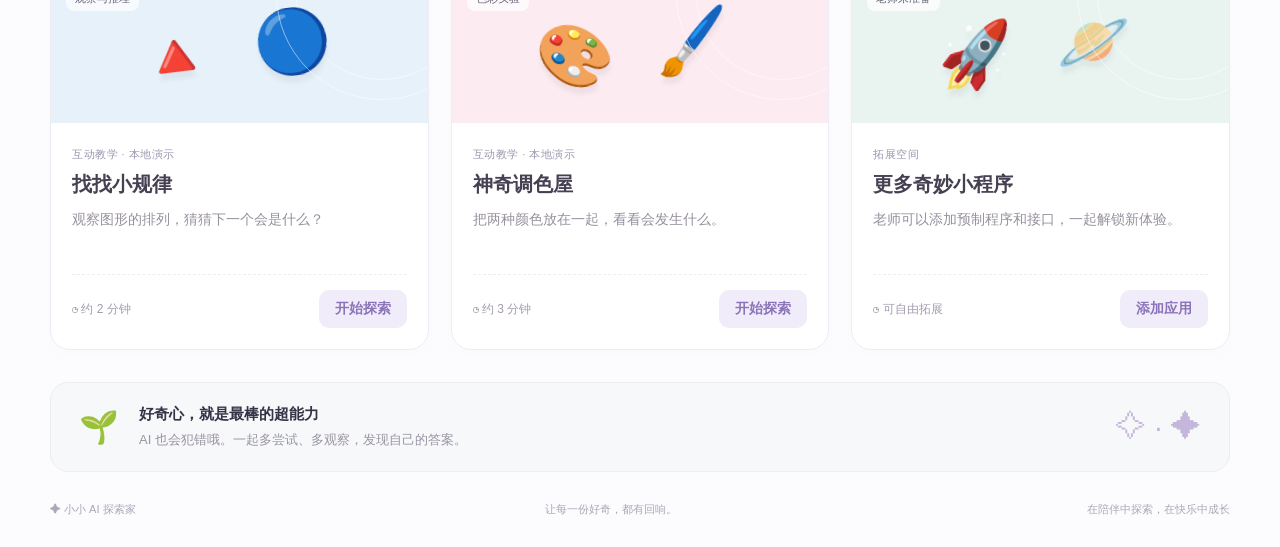
==== commit c0d2181b: "Add DeepSeek prompt-based block programming, stage runner and linked code view" ====
--- a/index.html
+++ b/index.html
@@ -4,4 +4,4 @@
 <main><section class="hero"><div class="hero-copy"><span class="eyebrow"><i></i> 你好呀，小小探索家！</span><h1>和 AI 一起，<br>发现<span>奇妙世界<svg viewBox="0 0 330 16" aria-hidden="true"><path d="M5 11 Q140 -4 325 8"/></svg></span></h1><p>动动小手，开动脑筋。<br>把好奇心变成一场有趣的冒险！</p><button class="primary" id="start">✦ 体验 CNN 搭建课</button><div class="hero-note"><span>✧</span> 为 4–7 岁的小朋友设计 · 建议与老师一起玩</div></div><div class="hero-art" aria-label="可爱的小机器人在星球上向你招手" role="img"><span class="float-bubble bubble-a">你好，未来的小发明家！</span><svg viewBox="0 0 520 375" aria-hidden="true"><defs><linearGradient id="b" x2="0" y2="1"><stop stop-color="#fff"/><stop offset="1" stop-color="#cbdff1"/></linearGradient><linearGradient id="p" x2="1" y2="1"><stop stop-color="#9890ff"/><stop offset="1" stop-color="#6155cb"/></linearGradient></defs><ellipse cx="268" cy="330" rx="185" ry="25" fill="#dcdaf6"/><circle cx="276" cy="179" r="145" fill="#e4e2ff"/><circle cx="422" cy="107" r="29" fill="#ffcf73"/><ellipse cx="422" cy="107" rx="45" ry="10" fill="none" stroke="#f5b64a" stroke-width="8" transform="rotate(-25 422 107)"/><path d="M123 100l8-17 8 17 17 8-17 8-8 17-8-17-17-8z" fill="#a399e6"/><path d="M414 242l6-12 6 12 12 6-12 6-6 12-6-12-12-6z" fill="#8ab9b0"/><path d="M228 282l-9 34q10 19 38 3l10-37m27 0 8 34q28 18 39-3l-12-31" fill="url(#p)"/><rect x="218" y="216" width="120" height="80" rx="36" fill="url(#b)"/><circle cx="278" cy="253" r="18" fill="#7565ce"/><path d="M274 242l13 11-13 11z" fill="white"/><path d="M220 235q-48 21-60-15" fill="none" stroke="#9586dc" stroke-width="23" stroke-linecap="round"/><path d="M333 235q50-12 45-70" fill="none" stroke="#9586dc" stroke-width="23" stroke-linecap="round"/><circle cx="377" cy="155" r="18" fill="url(#b)"/><path d="M279 104V83" stroke="#8e80d5" stroke-width="9"/><circle cx="279" cy="75" r="13" fill="#ffc566"/><rect x="184" y="115" width="188" height="120" rx="49" fill="url(#b)" stroke="#fff" stroke-width="4"/><rect x="204" y="137" width="149" height="75" rx="28" fill="#39384f"/><path d="M231 170q9-17 18 0m58 0q9-17 18 0" fill="none" stroke="#b6f0e7" stroke-width="8" stroke-linecap="round"/><path d="M266 183q13 14 26 0" fill="none" stroke="#fff" stroke-width="5" stroke-linecap="round"/><ellipse cx="226" cy="186" rx="9" ry="4" fill="#f6b2c0"/><ellipse cx="330" cy="186" rx="9" ry="4" fill="#f6b2c0"/><circle cx="180" cy="173" r="12" fill="#9b8fe1"/><circle cx="377" cy="180" r="9" fill="#9b8fe1"/><path d="M100 276q13-35 35-14l16 32-38 7z" fill="#b4d8ca"/><circle cx="154" cy="62" r="5" fill="#fff"/><circle cx="359" cy="50" r="4" fill="#b4a9ed"/></svg><span class="float-bubble bubble-b">✧ 每一次尝试，都很棒</span></div></section>
 <section class="explore" id="activities"><div class="section-head"><div><span class="section-kicker">LET’S PLAY & LEARN</span><h2>今天，想探索什么？ <span>✧</span></h2></div><span class="step-note">小小一步，大大发现</span></div><div class="filters" role="group" aria-label="活动分类"><button class="selected" data-filter="all">全部探索</button><button data-filter="think">🧠 动动脑</button><button data-filter="create">🎨 创造力</button><button data-filter="code">🧩 小小编程</button><button data-filter="custom">🚀 拓展应用</button></div><div id="cards" class="cards"></div></section>
 <section class="bottom-strip"><span class="strip-icon">🌱</span><div><h3>好奇心，就是最棒的超能力</h3><p>AI 也会犯错哦。一起多尝试、多观察，发现自己的答案。</p></div><span class="strip-stars">✧ · ✦</span></section><footer><span>✦ 小小 AI 探索家</span><span>让每一份好奇，都有回响。</span><span>在陪伴中探索，在快乐中成长</span></footer></main>
-<dialog id="modal"><div class="dialog-top"><span id="modal-label">探索时间</span><button class="close" aria-label="关闭窗口">×</button></div><div id="modal-content"></div></dialog><div id="toast" role="status"></div><script src="app.js?v=picturebook1"></script></body></html>
+<dialog id="modal"><div class="dialog-top"><span id="modal-label">探索时间</span><button class="close" aria-label="关闭窗口">×</button></div><div id="modal-content"></div></dialog><div id="toast" role="status"></div><script src="app.js?v=aicode1"></script></body></html>
